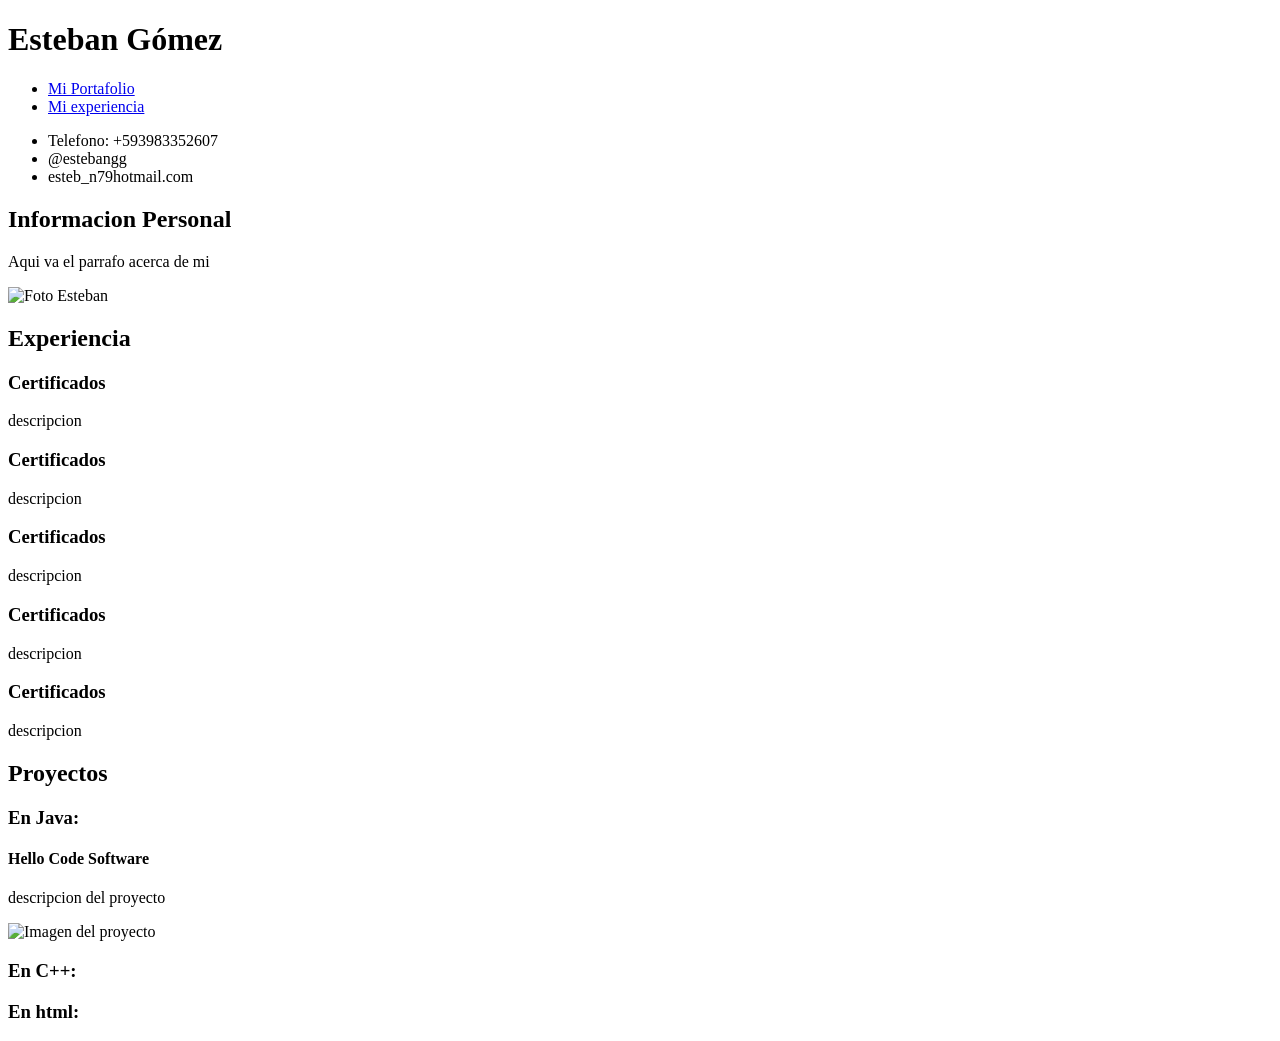
==== index.html @ 1a9562fb "Primer commit de mi curriculum" ====
<!-- SNIPPETS: Plantillas, instalar html5 boilerplate y html5 extension pack -->
<!DOCTYPE html>
<html lang="en">
<head>
    <meta charset="UTF-8">
    <meta name="viewport" content="width=device-width, initial-scale=1.0">
    <title>Portafolio</title>
</head>
<body>
    <main>
        <header>
            <h1>Esteban Gómez</h1>
            <!-- ESTEBAN Y su linl-->
        </header>
        <nav>
            <ul>
                <li><a href="portafolio.html">Mi Portafolio</a></li>
                <li><a href="index.html#Experiencia">Mi experiencia</a></li>
            </ul>
            
            <!-- Para ir directamente a las partes de mi curriculum-->
        </nav>
        <section id="Contactos">
            <ul>
                <li>Telefono: +593983352607</li>
                <li>@estebangg</li>
                <li>esteb_n79hotmail.com</li>
            </ul>
        </section>
        <section id="Informacion personal">
            <h2>Informacion Personal</h2>
            <p>Aqui va el parrafo acerca de mi</p>
            <img src="" alt="Foto Esteban">
            <!--Imagen e información-->
        </section>
        <section id="Experiencia">
            <h2>Experiencia</h2>
            <h3>Certificados</h3>
            <p> descripcion</p>
            <h3>Certificados</h3>
            <p> descripcion</p>
            <h3>Certificados</h3>
            <p> descripcion</p>
            <h3>Certificados</h3>
            <p> descripcion</p>
            <h3>Certificados</h3>
            <p> descripcion</p>
            <!-- Quiero poner solo la experiencia que he tenido-->
        </section>
        <section id="Proyectos">
            <h2> Proyectos</h2>
            <h3>En Java:</h3>
            <h4>Hello Code Software</h4>
            <p>descripcion del proyecto</p>
            <img src="" alt="Imagen del proyecto">
            <h3>En C++:</h3>
            <h3>En html:</h3>
            <!--Aqui iria los proyectos pero que dirija a otra pagina por decirlo asi -->
        </section>
    </main>
</body>
</html>
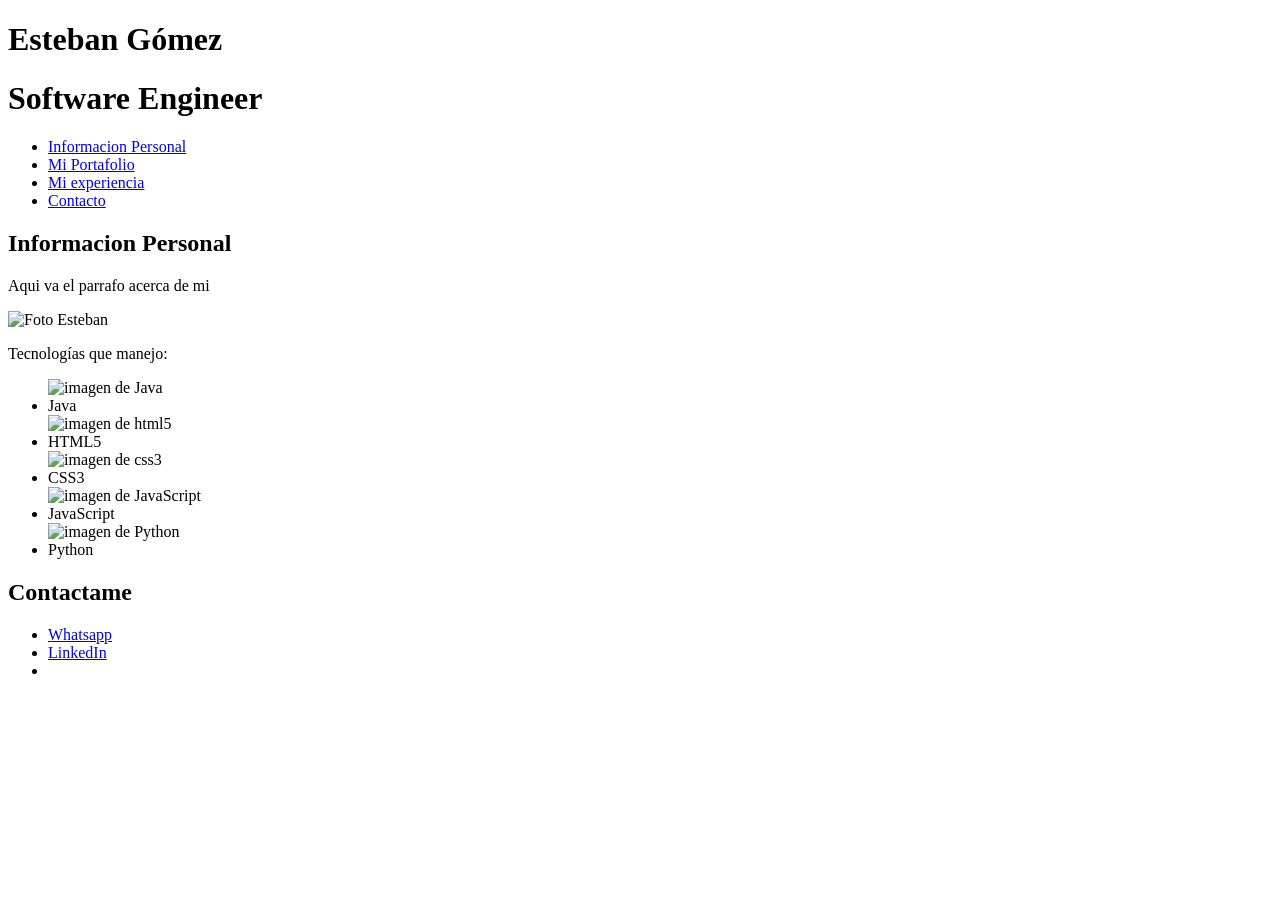
==== commit 92ee17e2: "Actualizacion del formato del cv" ====
--- a/index.html
+++ b/index.html
@@ -1,61 +1,51 @@
-<!-- SNIPPETS: Plantillas, instalar html5 boilerplate y html5 extension pack -->
 <!DOCTYPE html>
 <html lang="en">
 <head>
     <meta charset="UTF-8">
     <meta name="viewport" content="width=device-width, initial-scale=1.0">
     <title>Portafolio</title>
+    <link rel="stylesheet" href="src/styles.css">
 </head>
 <body>
     <main>
         <header>
             <h1>Esteban Gómez</h1>
-            <!-- ESTEBAN Y su linl-->
+            <h1>Software Engineer</h1>
         </header>
         <nav>
             <ul>
+                <li><a href="#InformacionPersonal">Informacion Personal</a></li>
                 <li><a href="portafolio.html">Mi Portafolio</a></li>
-                <li><a href="index.html#Experiencia">Mi experiencia</a></li>
+                <li><a href="experiencia.html">Mi experiencia</a></li>
+                <li><a href="#Contactos">Contacto</a></li>
             </ul>
-            
-            <!-- Para ir directamente a las partes de mi curriculum-->
         </nav>
-        <section id="Contactos">
-            <ul>
-                <li>Telefono: +593983352607</li>
-                <li>@estebangg</li>
-                <li>esteb_n79hotmail.com</li>
-            </ul>
-        </section>
+        
         <section id="Informacion personal">
             <h2>Informacion Personal</h2>
             <p>Aqui va el parrafo acerca de mi</p>
             <img src="" alt="Foto Esteban">
-            <!--Imagen e información-->
+            <p>Tecnologías que manejo:</p>
+            <ul>
+                <img src="" alt="imagen de Java">
+                <li>Java</li>
+                <img src="" alt="imagen de html5">
+                <li>HTML5</li>
+                <img src="" alt="imagen de css3">
+                <li>CSS3</li>
+                <img src="" alt="imagen de JavaScript">
+                <li>JavaScript</li>
+                <img src="" alt="imagen de Python">
+                <li>Python</li>
+            </ul>
         </section>
-        <section id="Experiencia">
-            <h2>Experiencia</h2>
-            <h3>Certificados</h3>
-            <p> descripcion</p>
-            <h3>Certificados</h3>
-            <p> descripcion</p>
-            <h3>Certificados</h3>
-            <p> descripcion</p>
-            <h3>Certificados</h3>
-            <p> descripcion</p>
-            <h3>Certificados</h3>
-            <p> descripcion</p>
-            <!-- Quiero poner solo la experiencia que he tenido-->
-        </section>
-        <section id="Proyectos">
-            <h2> Proyectos</h2>
-            <h3>En Java:</h3>
-            <h4>Hello Code Software</h4>
-            <p>descripcion del proyecto</p>
-            <img src="" alt="Imagen del proyecto">
-            <h3>En C++:</h3>
-            <h3>En html:</h3>
-            <!--Aqui iria los proyectos pero que dirija a otra pagina por decirlo asi -->
+        <section id="Contactos">
+            <h1>Contactame</h1>
+            <ul>
+                <li><a href="https://wa.me/593983352607?text=Hola%20Esteban%2C%20te%20escribo%20desde%20tu%20portafolio">Whatsapp</a></li>
+                <li><a href="www.linkedin.com/in/esteban-gómez-526a3b25a">LinkedIn</a></li>
+                <li></li>
+            </ul>
         </section>
     </main>
 </body>
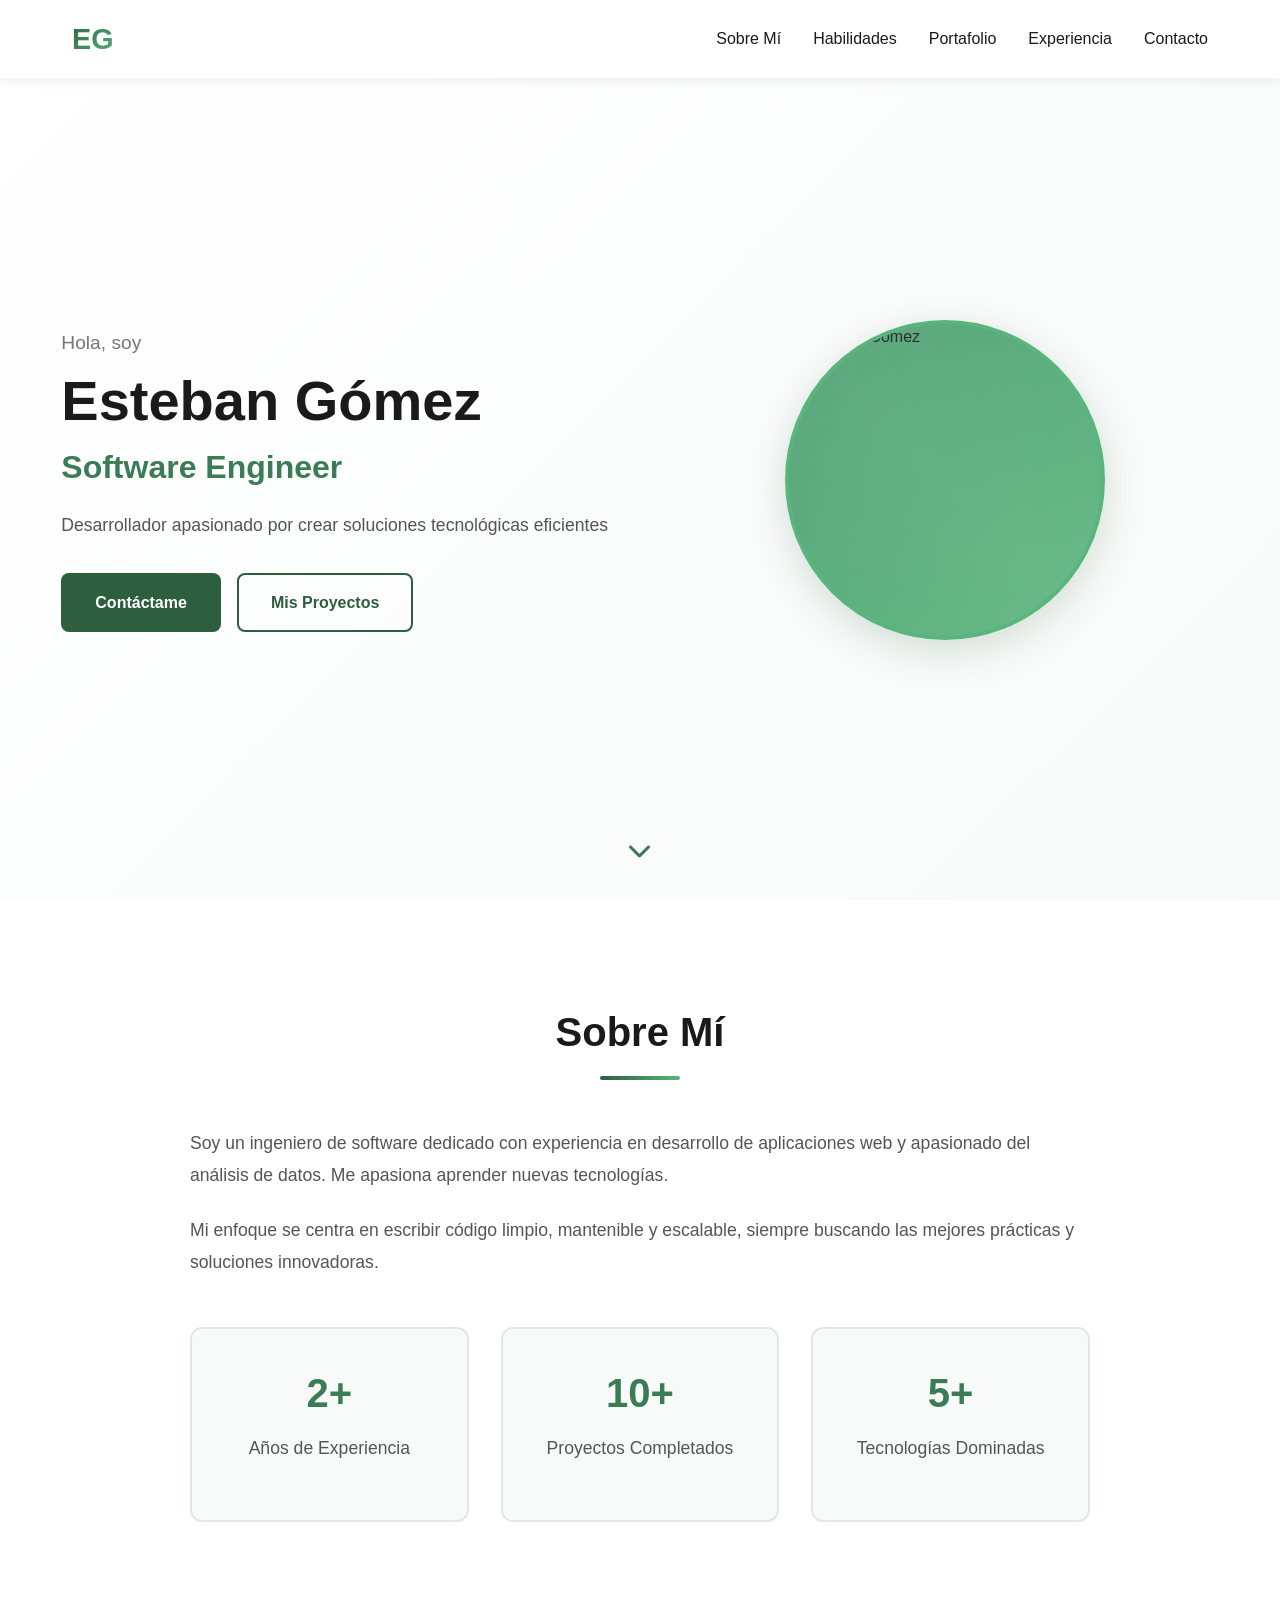
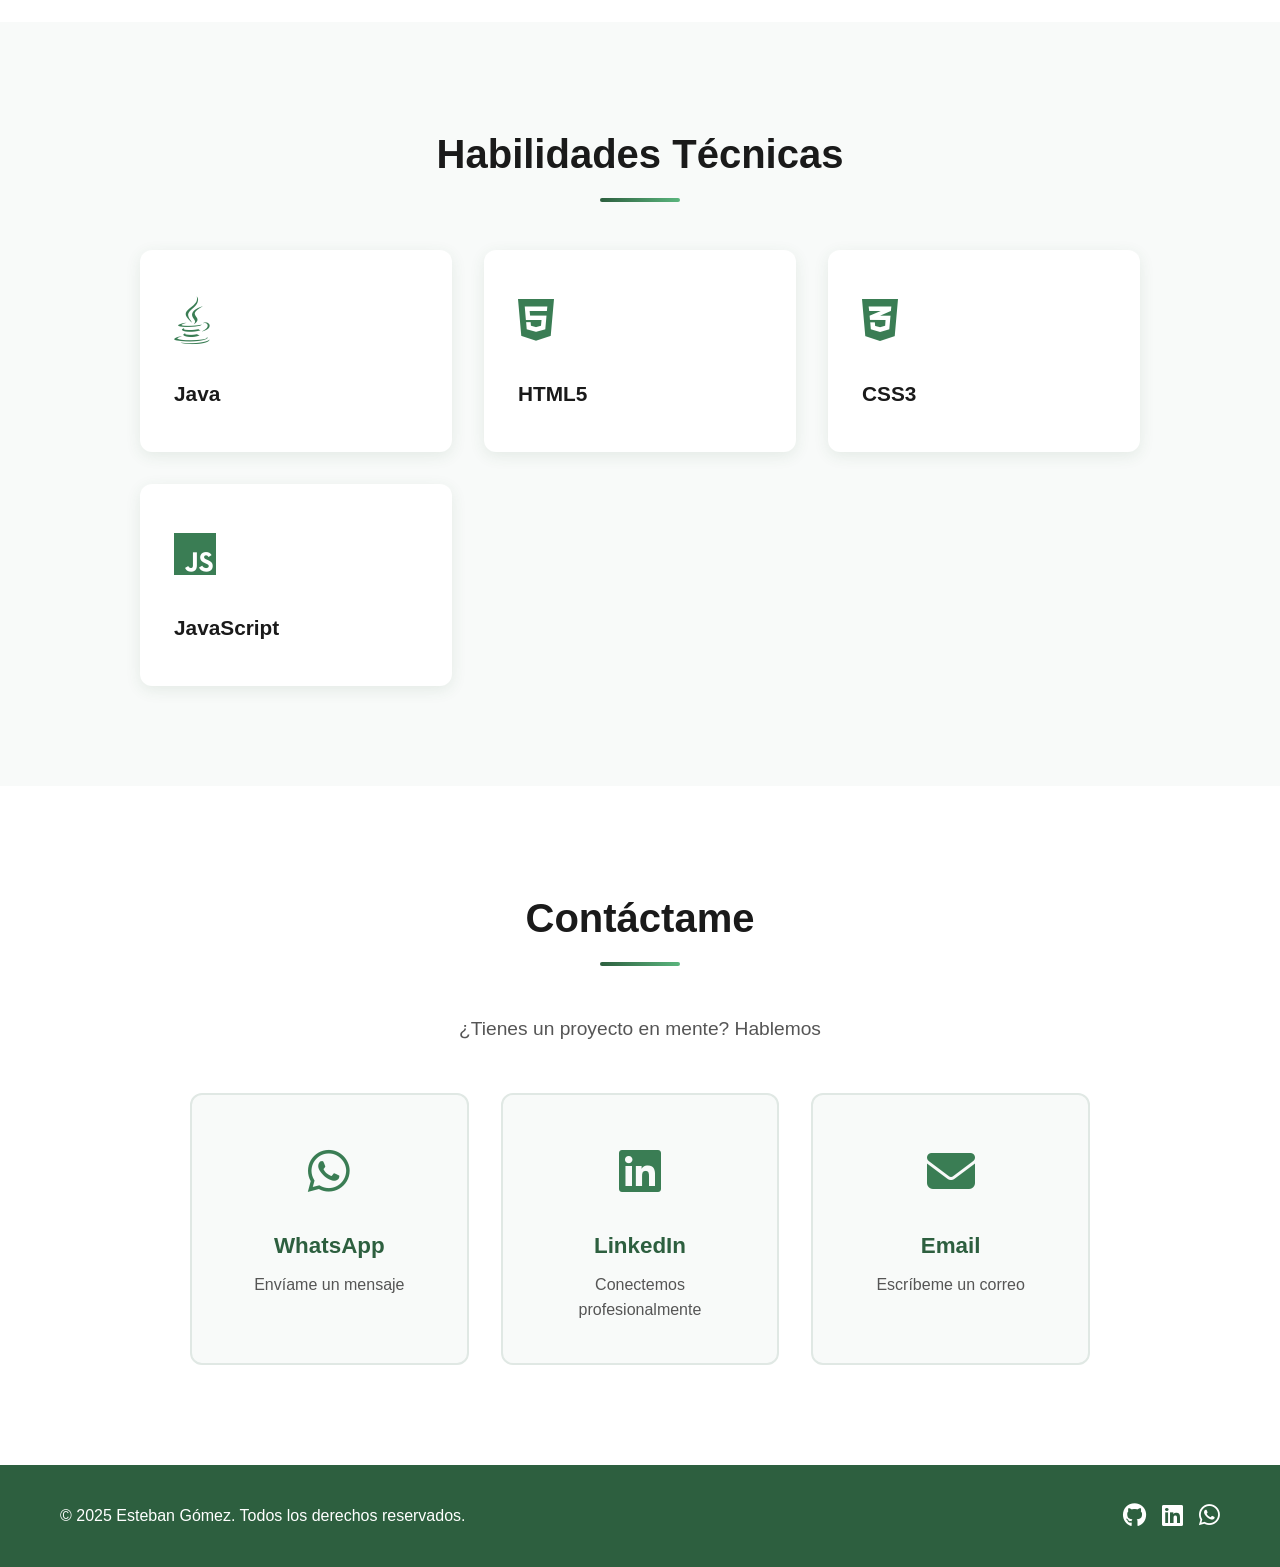
==== commit 38bdfcb9: "Edición del html, agregación de efectos y detalles en css y javascript" ====
--- a/index.html
+++ b/index.html
@@ -1,52 +1,174 @@
 <!DOCTYPE html>
-<html lang="en">
+<html lang="es">
 <head>
     <meta charset="UTF-8">
     <meta name="viewport" content="width=device-width, initial-scale=1.0">
-    <title>Portafolio</title>
+    <title>Esteban Gómez - Software Engineer</title>
     <link rel="stylesheet" href="src/styles.css">
+    <link rel="stylesheet" href="https://cdnjs.cloudflare.com/ajax/libs/font-awesome/6.4.0/css/all.min.css">
 </head>
 <body>
-    <main>
-        <header>
-            <h1>Esteban Gómez</h1>
-            <h1>Software Engineer</h1>
-        </header>
-        <nav>
-            <ul>
-                <li><a href="#InformacionPersonal">Informacion Personal</a></li>
-                <li><a href="portafolio.html">Mi Portafolio</a></li>
-                <li><a href="experiencia.html">Mi experiencia</a></li>
-                <li><a href="#Contactos">Contacto</a></li>
+    <nav class="barra-navegacion">
+        <div class="contenedor-navegacion">
+            <div class="logo">EG</div>
+            <ul class="menu-navegacion">
+                <li><a href="#sobre-mi" class="enlace-navegacion">Sobre Mí</a></li>
+                <li><a href="#habilidades" class="enlace-navegacion">Habilidades</a></li>
+                <li><a href="portafolio.html" class="enlace-navegacion">Portafolio</a></li>
+                <li><a href="experiencia.html" class="enlace-navegacion">Experiencia</a></li>
+                <li><a href="#contacto" class="enlace-navegacion">Contacto</a></li>
             </ul>
-        </nav>
-        
-        <section id="Informacion personal">
-            <h2>Informacion Personal</h2>
-            <p>Aqui va el parrafo acerca de mi</p>
-            <img src="" alt="Foto Esteban">
-            <p>Tecnologías que manejo:</p>
-            <ul>
-                <img src="" alt="imagen de Java">
-                <li>Java</li>
-                <img src="" alt="imagen de html5">
-                <li>HTML5</li>
-                <img src="" alt="imagen de css3">
-                <li>CSS3</li>
-                <img src="" alt="imagen de JavaScript">
-                <li>JavaScript</li>
-                <img src="" alt="imagen de Python">
-                <li>Python</li>
-            </ul>
-        </section>
-        <section id="Contactos">
-            <h1>Contactame</h1>
-            <ul>
-                <li><a href="https://wa.me/593983352607?text=Hola%20Esteban%2C%20te%20escribo%20desde%20tu%20portafolio">Whatsapp</a></li>
-                <li><a href="www.linkedin.com/in/esteban-gómez-526a3b25a">LinkedIn</a></li>
-                <li></li>
-            </ul>
-        </section>
-    </main>
+        </div>
+    </nav>
+
+    <section class="seccion-presentacion">
+        <div class="contenido-presentacion">
+            <div class="texto-presentacion">
+                <p class="saludo">Hola, soy</p>
+                <h1 class="nombre">Esteban Gómez</h1>
+                <h2 class="titulo">Software Engineer</h2>
+                <p class="descripcion">Desarrollador apasionado por crear soluciones tecnológicas eficientes</p>
+                <div class="botones-presentacion">
+                    <a href="#contacto" class="boton boton-primario">Contáctame</a>
+                    <a href="portafolio.html" class="boton boton-secundario">Mis Proyectos</a>
+                </div>
+            </div>
+            <div class="imagen-presentacion">
+                <div class="tarjeta-perfil">
+                    <div class="contenedor-imagen-perfil">
+                        <img src="src/img/profile.jpg" alt="Esteban Gómez" class="imagen-perfil">
+                    </div>
+                </div>
+            </div>
+        </div>
+        <div class="indicador-scroll">
+            <i class="fas fa-chevron-down"></i>
+        </div>
+    </section>
+
+    <section id="sobre-mi" class="seccion-sobre-mi">
+        <div class="contenedor">
+            <h2 class="titulo-seccion">Sobre Mí</h2>
+            <div class="contenido-sobre-mi">
+                <div class="texto-sobre-mi">
+                    <p>
+                        Soy un ingeniero de software dedicado con experiencia en desarrollo de aplicaciones web y apasionado del análisis de datos. 
+                        Me apasiona aprender nuevas tecnologías.
+                    </p>
+                    <p>
+                        Mi enfoque se centra en escribir código limpio, mantenible y escalable, siempre buscando 
+                        las mejores prácticas y soluciones innovadoras.
+                    </p>
+                    <div class="estadisticas-sobre-mi">
+                        <div class="item-estadistica">
+                            <h3>2+</h3>
+                            <p>Años de Experiencia</p>
+                        </div>
+                        <div class="item-estadistica">
+                            <h3>10+</h3>
+                            <p>Proyectos Completados</p>
+                        </div>
+                        <div class="item-estadistica">
+                            <h3>5+</h3>
+                            <p>Tecnologías Dominadas</p>
+                        </div>
+                    </div>
+                </div>
+            </div>
+        </div>
+    </section>
+    
+    <section id="habilidades" class="seccion-habilidades">
+        <div class="contenedor">
+            <h2 class="titulo-seccion">Habilidades Técnicas</h2>
+            <div class="cuadricula-habilidades">
+                <div class="tarjeta-habilidad">
+                    <div class="icono-habilidad">
+                        <i class="fab fa-java"></i>
+                    </div>
+                    <h3>Java</h3>
+
+                </div>
+                <div class="tarjeta-habilidad">
+                    <div class="icono-habilidad">
+                        <i class="fab fa-html5"></i>
+                    </div>
+                    <h3>HTML5</h3>
+
+                </div>
+                <div class="tarjeta-habilidad">
+                    <div class="icono-habilidad">
+                        <i class="fab fa-css3-alt"></i>
+                    </div>
+                    <h3>CSS3</h3>
+                    
+                </div>
+                <div class="tarjeta-habilidad">
+                    <div class="icono-habilidad">
+                        <i class="fab fa-js"></i>
+                    </div>
+                    <h3>JavaScript</h3>
+                </div>
+                <div class="tarjeta-habilidad">
+                    <div class="icono-habilidad">
+                        <i class="fab fa-python"></i>
+                    </div>
+                    <h3>Python</h3>
+                </div>
+                <div class="tarjeta-habilidad">
+                    <div class="icono-habilidad">
+                        <i class="fas fa-database"></i>
+                    </div>
+                    <h3>Bases de Datos</h3>
+                </div>
+            </div>
+        </div>
+    </section>
+
+    <!-- Contact Section -->
+    <section id="contacto" class="seccion-contacto">
+        <div class="contenedor">
+            <h2 class="titulo-seccion">Contáctame</h2>
+            <p class="subtitulo-contacto">¿Tienes un proyecto en mente? Hablemos</p>
+            <div class="metodos-contacto">
+                <a href="https://wa.me/593983352607?text=Hola%20Esteban%2C%20te%20escribo%20desde%20tu%20portafolio" 
+                   class="tarjeta-contacto" target="_blank">
+                    <div class="icono-contacto">
+                        <i class="fab fa-whatsapp"></i>
+                    </div>
+                    <h3>WhatsApp</h3>
+                    <p>Envíame un mensaje</p>
+                </a>
+                <a href="https://www.linkedin.com/in/esteban-gómez-526a3b25a" 
+                   class="tarjeta-contacto" target="_blank">
+                    <div class="icono-contacto">
+                        <i class="fab fa-linkedin"></i>
+                    </div>
+                    <h3>LinkedIn</h3>
+                    <p>Conectemos profesionalmente</p>
+                </a>
+                <a href="mailto:esteb_n79@hotmail.com" class="tarjeta-contacto">
+                    <div class="icono-contacto">
+                        <i class="fas fa-envelope"></i>
+                    </div>
+                    <h3>Email</h3>
+                    <p>Escríbeme un correo</p>
+                </a>
+            </div>
+        </div>
+    </section>
+
+    <!-- Footer -->
+    <footer class="pie-pagina">
+        <div class="contenedor">
+            <p>&copy; 2025 Esteban Gómez. Todos los derechos reservados.</p>
+            <div class="enlaces-sociales">
+                <a href="https://github.com/estebanda2k1" target="_blank"><i class="fab fa-github"></i></a>
+                <a href="https://www.linkedin.com/in/esteban-gómez-526a3b25a" target="_blank"><i class="fab fa-linkedin"></i></a>
+                <a href="https://wa.me/593983352607" target="_blank"><i class="fab fa-whatsapp"></i></a>
+            </div>
+        </div>
+    </footer>
+    <script src="src/script.js"></script>
 </body>
 </html>
--- a/src/styles.css
+++ b/src/styles.css
@@ -0,0 +1,546 @@
+:root {
+    --primary-green: #2d5f3f;
+    --secondary-green: #3a7d54;
+    --light-green: #4a9d6f;
+    --accent-green: #5ab57d;
+    --bg-light: #f8faf9;
+    --bg-white: #ffffff;
+    --text-dark: #1a1a1a;
+    --text-gray: #555555;
+    --text-light: #777777;
+    --border-color: #e0e8e4;
+    --shadow: rgba(45, 95, 63, 0.1);
+    --shadow-hover: rgba(45, 95, 63, 0.2);
+}
+
+* {
+    margin: 0;
+    padding: 0;
+    box-sizing: border-box;
+}
+
+html {
+    scroll-behavior: smooth;
+}
+
+body {
+    font-family: 'Segoe UI', Tahoma, Geneva, Verdana, sans-serif;
+    line-height: 1.6;
+    color: var(--text-dark);
+    background-color: var(--bg-light);
+}
+
+.contenedor {
+    max-width: 1200px;
+    margin: 0 auto;
+    padding: 0 20px;
+}
+
+/* Barra de navegación */
+.barra-navegacion {
+    position: fixed;
+    top: 0;
+    width: 100%;
+    background: var(--bg-white);
+    box-shadow: 0 2px 10px var(--shadow);
+    z-index: 1000;
+    transition: all 0.3s ease;
+}
+
+.contenedor-navegacion {
+    max-width: 1200px;
+    margin: 0 auto;
+    padding: 1rem 2rem;
+    display: flex;
+    justify-content: space-between;
+    align-items: center;
+}
+
+.logo {
+    font-size: 1.8rem;
+    font-weight: bold;
+    color: var(--primary-green);
+    background: linear-gradient(135deg, var(--primary-green), var(--accent-green));
+    -webkit-background-clip: text;
+    -webkit-text-fill-color: transparent;
+    background-clip: text;
+}
+
+.menu-navegacion {
+    display: flex;
+    list-style: none;
+    gap: 2rem;
+}
+
+.enlace-navegacion {
+    text-decoration: none;
+    color: var(--text-dark);
+    font-weight: 500;
+    position: relative;
+    transition: color 0.3s ease;
+}
+
+.enlace-navegacion::after {
+    content: '';
+    position: absolute;
+    bottom: -5px;
+    left: 0;
+    width: 0;
+    height: 2px;
+    background: var(--accent-green);
+    transition: width 0.3s ease;
+}
+
+.enlace-navegacion:hover {
+    color: var(--secondary-green);
+}
+
+.enlace-navegacion:hover::after {
+    width: 100%;
+}
+
+/* Sobre mí */
+.seccion-presentacion {
+    min-height: 100vh;
+    display: flex;
+    flex-direction: column;
+    justify-content: center;
+    align-items: center;
+    padding: 120px 20px 60px;
+    background: linear-gradient(135deg, var(--bg-white) 0%, var(--bg-light) 100%);
+    position: relative;
+}
+
+.contenido-presentacion {
+    max-width: 1200px;
+    display: grid;
+    grid-template-columns: 1fr 1fr;
+    gap: 4rem;
+    align-items: center;
+}
+
+.texto-presentacion {
+    animation: fadeInLeft 0.8s ease-out;
+}
+
+.saludo {
+    font-size: 1.2rem;
+    color: var(--text-light);
+    margin-bottom: 0.5rem;
+}
+
+.nombre {
+    font-size: 3.5rem;
+    font-weight: 700;
+    color: var(--text-dark);
+    margin-bottom: 0.5rem;
+    line-height: 1.2;
+}
+
+.titulo {
+    font-size: 2rem;
+    color: var(--secondary-green);
+    margin-bottom: 1rem;
+    font-weight: 600;
+}
+
+.descripcion {
+    font-size: 1.1rem;
+    color: var(--text-gray);
+    margin-bottom: 2rem;
+    line-height: 1.8;
+}
+
+.botones-presentacion {
+    display: flex;
+    gap: 1rem;
+}
+
+.boton {
+    padding: 0.9rem 2rem;
+    border-radius: 8px;
+    text-decoration: none;
+    font-weight: 600;
+    transition: all 0.3s ease;
+    display: inline-block;
+    border: 2px solid transparent;
+}
+
+.boton-primario {
+    background: var(--primary-green);
+    color: white;
+}
+
+.boton-primario:hover {
+    background: var(--secondary-green);
+    transform: translateY(-2px);
+    box-shadow: 0 5px 15px var(--shadow-hover);
+}
+
+.boton-secundario {
+    background: transparent;
+    color: var(--primary-green);
+    border: 2px solid var(--primary-green);
+}
+
+.boton-secundario:hover {
+    background: var(--primary-green);
+    color: white;
+    transform: translateY(-2px);
+}
+
+/* ===== Tarjeta de Perfil ===== */
+.imagen-presentacion {
+    display: flex;
+    justify-content: center;
+    animation: fadeInRight 0.8s ease-out;
+}
+
+.tarjeta-perfil {
+    position: relative;
+    padding: 2rem;
+}
+
+.contenedor-imagen-perfil {
+    position: relative;
+    width: 320px;
+    height: 320px;
+    border-radius: 50%;
+    overflow: hidden;
+    border: 4px solid var(--accent-green);
+    box-shadow: 0 10px 40px var(--shadow-hover);
+    background: linear-gradient(135deg, var(--light-green), var(--accent-green));
+}
+
+.imagen-perfil {
+    width: 100%;
+    height: 100%;
+    object-fit: cover;
+    display: block;
+}
+
+.contenedor-imagen-perfil::before {
+    content: '';
+    position: absolute;
+    top: -50%;
+    left: -50%;
+    width: 200%;
+    height: 200%;
+    background: linear-gradient(45deg, transparent, rgba(255, 255, 255, 0.1), transparent);
+    animation: shimmer 3s infinite;
+}
+
+@keyframes shimmer {
+    0% {
+        transform: translateX(-100%) translateY(-100%) rotate(45deg);
+    }
+    100% {
+        transform: translateX(100%) translateY(100%) rotate(45deg);
+    }
+}
+
+.indicador-scroll {
+    position: absolute;
+    bottom: 30px;
+    left: 50%;
+    transform: translateX(-50%);
+    animation: bounce 2s infinite;
+    color: var(--secondary-green);
+    font-size: 1.5rem;
+}
+
+@keyframes bounce {
+    0%, 20%, 50%, 80%, 100% {
+        transform: translateX(-50%) translateY(0);
+    }
+    40% {
+        transform: translateX(-50%) translateY(-10px);
+    }
+    60% {
+        transform: translateX(-50%) translateY(-5px);
+    }
+}
+
+/* ===== Títulos de Sección ===== */
+.titulo-seccion {
+    font-size: 2.5rem;
+    text-align: center;
+    margin-bottom: 3rem;
+    color: var(--text-dark);
+    position: relative;
+    padding-bottom: 1rem;
+}
+
+.titulo-seccion::after {
+    content: '';
+    position: absolute;
+    bottom: 0;
+    left: 50%;
+    transform: translateX(-50%);
+    width: 80px;
+    height: 4px;
+    background: linear-gradient(90deg, var(--primary-green), var(--accent-green));
+    border-radius: 2px;
+}
+
+/* Sobre mí */
+.seccion-sobre-mi {
+    padding: 100px 20px;
+    background: var(--bg-white);
+}
+
+.contenido-sobre-mi {
+    max-width: 900px;
+    margin: 0 auto;
+}
+
+.texto-sobre-mi p {
+    font-size: 1.1rem;
+    color: var(--text-gray);
+    margin-bottom: 1.5rem;
+    line-height: 1.8;
+}
+
+.estadisticas-sobre-mi {
+    display: grid;
+    grid-template-columns: repeat(3, 1fr);
+    gap: 2rem;
+    margin-top: 3rem;
+}
+
+.item-estadistica {
+    text-align: center;
+    padding: 2rem;
+    background: var(--bg-light);
+    border-radius: 12px;
+    border: 2px solid var(--border-color);
+    transition: all 0.3s ease;
+}
+
+.item-estadistica:hover {
+    transform: translateY(-5px);
+    box-shadow: 0 5px 20px var(--shadow);
+    border-color: var(--accent-green);
+}
+
+.item-estadistica h3 {
+    font-size: 2.5rem;
+    color: var(--secondary-green);
+    margin-bottom: 0.5rem;
+}
+
+.item-estadistica p {
+    color: var(--text-gray);
+    font-weight: 500;
+}
+
+/* ===== Sección Habilidades ===== */
+.seccion-habilidades {
+    padding: 100px 20px;
+    background: var(--bg-light);
+}
+
+.cuadricula-habilidades {
+    display: grid;
+    grid-template-columns: repeat(auto-fit, minmax(280px, 1fr));
+    gap: 2rem;
+    max-width: 1000px;
+    margin: 0 auto;
+}
+
+.tarjeta-habilidad {
+    background: var(--bg-white);
+    padding: 2rem;
+    border-radius: 12px;
+    box-shadow: 0 4px 15px var(--shadow);
+    transition: all 0.3s ease;
+    border: 2px solid transparent;
+}
+
+.tarjeta-habilidad:hover {
+    transform: translateY(-5px);
+    box-shadow: 0 8px 25px var(--shadow-hover);
+    border-color: var(--accent-green);
+}
+
+.icono-habilidad {
+    font-size: 3rem;
+    color: var(--secondary-green);
+    margin-bottom: 1rem;
+}
+
+.tarjeta-habilidad h3 {
+    font-size: 1.3rem;
+    margin-bottom: 0.5rem;
+    color: var(--text-dark);
+}
+
+/* ===== Sección Contacto ===== */
+.seccion-contacto {
+    padding: 100px 20px;
+    background: var(--bg-white);
+}
+
+.subtitulo-contacto {
+    text-align: center;
+    font-size: 1.2rem;
+    color: var(--text-gray);
+    margin-bottom: 3rem;
+}
+
+.metodos-contacto {
+    display: grid;
+    grid-template-columns: repeat(auto-fit, minmax(250px, 1fr));
+    gap: 2rem;
+    max-width: 900px;
+    margin: 0 auto;
+}
+
+.tarjeta-contacto {
+    background: var(--bg-light);
+    padding: 2.5rem;
+    border-radius: 12px;
+    text-align: center;
+    text-decoration: none;
+    color: var(--text-dark);
+    border: 2px solid var(--border-color);
+    transition: all 0.3s ease;
+}
+
+.tarjeta-contacto:hover {
+    transform: translateY(-5px);
+    box-shadow: 0 8px 25px var(--shadow-hover);
+    border-color: var(--accent-green);
+    background: var(--bg-white);
+}
+
+.icono-contacto {
+    font-size: 3rem;
+    color: var(--secondary-green);
+    margin-bottom: 1rem;
+}
+
+.tarjeta-contacto h3 {
+    font-size: 1.4rem;
+    margin-bottom: 0.5rem;
+    color: var(--primary-green);
+}
+
+.tarjeta-contacto p {
+    color: var(--text-gray);
+}
+
+/* ===== Pie de Página ===== */
+.pie-pagina {
+    background: var(--primary-green);
+    color: white;
+    padding: 2rem 20px;
+    text-align: center;
+}
+
+.pie-pagina .contenedor {
+    display: flex;
+    justify-content: space-between;
+    align-items: center;
+    flex-wrap: wrap;
+    gap: 1rem;
+}
+
+.enlaces-sociales {
+    display: flex;
+    gap: 1rem;
+}
+
+.enlaces-sociales a {
+    color: white;
+    font-size: 1.5rem;
+    transition: all 0.3s ease;
+}
+
+.enlaces-sociales a:hover {
+    color: var(--accent-green);
+    transform: scale(1.2);
+}
+
+/* ===== Animaciones ===== */
+@keyframes fadeInLeft {
+    from {
+        opacity: 0;
+        transform: translateX(-50px);
+    }
+    to {
+        opacity: 1;
+        transform: translateX(0);
+    }
+}
+
+@keyframes fadeInRight {
+    from {
+        opacity: 0;
+        transform: translateX(50px);
+    }
+    to {
+        opacity: 1;
+        transform: translateX(0);
+    }
+}
+
+/* ===== Diseño Responsivo ===== */
+@media (max-width: 968px) {
+    .contenido-presentacion {
+        grid-template-columns: 1fr;
+        text-align: center;
+    }
+
+    .botones-presentacion {
+        justify-content: center;
+    }
+
+    .nombre {
+        font-size: 2.5rem;
+    }
+
+    .titulo {
+        font-size: 1.5rem;
+    }
+
+    .contenedor-imagen-perfil {
+        width: 250px;
+        height: 250px;
+    }
+
+    .estadisticas-sobre-mi {
+        grid-template-columns: 1fr;
+    }
+
+    .menu-navegacion {
+        flex-direction: column;
+        position: absolute;
+        top: 100%;
+        left: 0;
+        width: 100%;
+        background: var(--bg-white);
+        padding: 1rem;
+        box-shadow: 0 5px 10px var(--shadow);
+        display: none;
+    }
+}
+
+@media (max-width: 768px) {
+    .seccion-presentacion {
+        padding: 100px 20px 40px;
+    }
+
+    .titulo-seccion {
+        font-size: 2rem;
+    }
+
+    .cuadricula-habilidades {
+        grid-template-columns: 1fr;
+    }
+
+    .pie-pagina .contenedor {
+        flex-direction: column;
+        text-align: center;
+    }
+}
